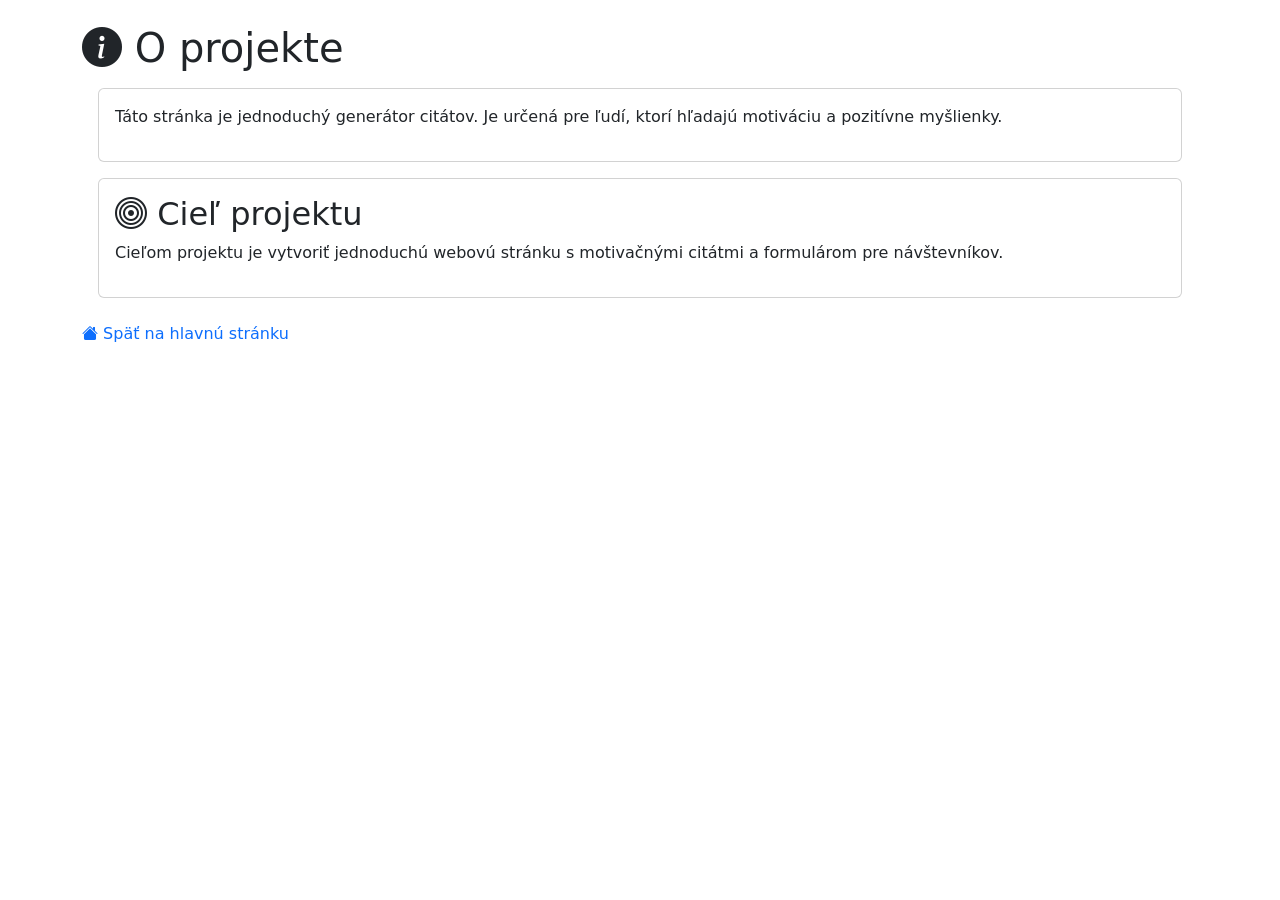
==== oprojekte.html @ d79c8eb9 "pyrva verzia stranky" ====
<!DOCTYPE html>
<html lang="sk">
<head>
    <meta charset="utf-8">
    <title>O projekte</title>

    <link href="https://cdn.jsdelivr.net/npm/bootstrap@5.3.8/dist/css/bootstrap.min.css" rel="stylesheet">
    <link rel="stylesheet" href="https://cdn.jsdelivr.net/npm/bootstrap-icons@1.11.3/font/bootstrap-icons.min.css">
    <link rel="stylesheet" href="css/style.css">
</head>

<body>

<div class="container">

    <h1 class="nadpis mt-4">
        <i class="bi bi-info-circle-fill"></i>
        O projekte
    </h1>

    <div class="card p-3 m-3">

        <p class="text">
            Táto stránka je jednoduchý generátor citátov.
            Je určená pre ľudí, ktorí hľadajú motiváciu
            a pozitívne myšlienky.
        </p>

    </div>

    <div class="card p-3 m-3">

        <h2 class="podnadpis">
            <i class="bi bi-bullseye"></i>
            Cieľ projektu
        </h2>

        <p class="text">
            Cieľom projektu je vytvoriť jednoduchú webovú stránku
            s motivačnými citátmi a formulárom pre návštevníkov.
        </p>

    </div>

    <p class="mt-4">
        <a href="index.html" class="mojeTlacidlo text-decoration-none">
            <i class="bi bi-house-fill"></i>
            Späť na hlavnú stránku
        </a>
    </p>

</div>

</body>
</html>
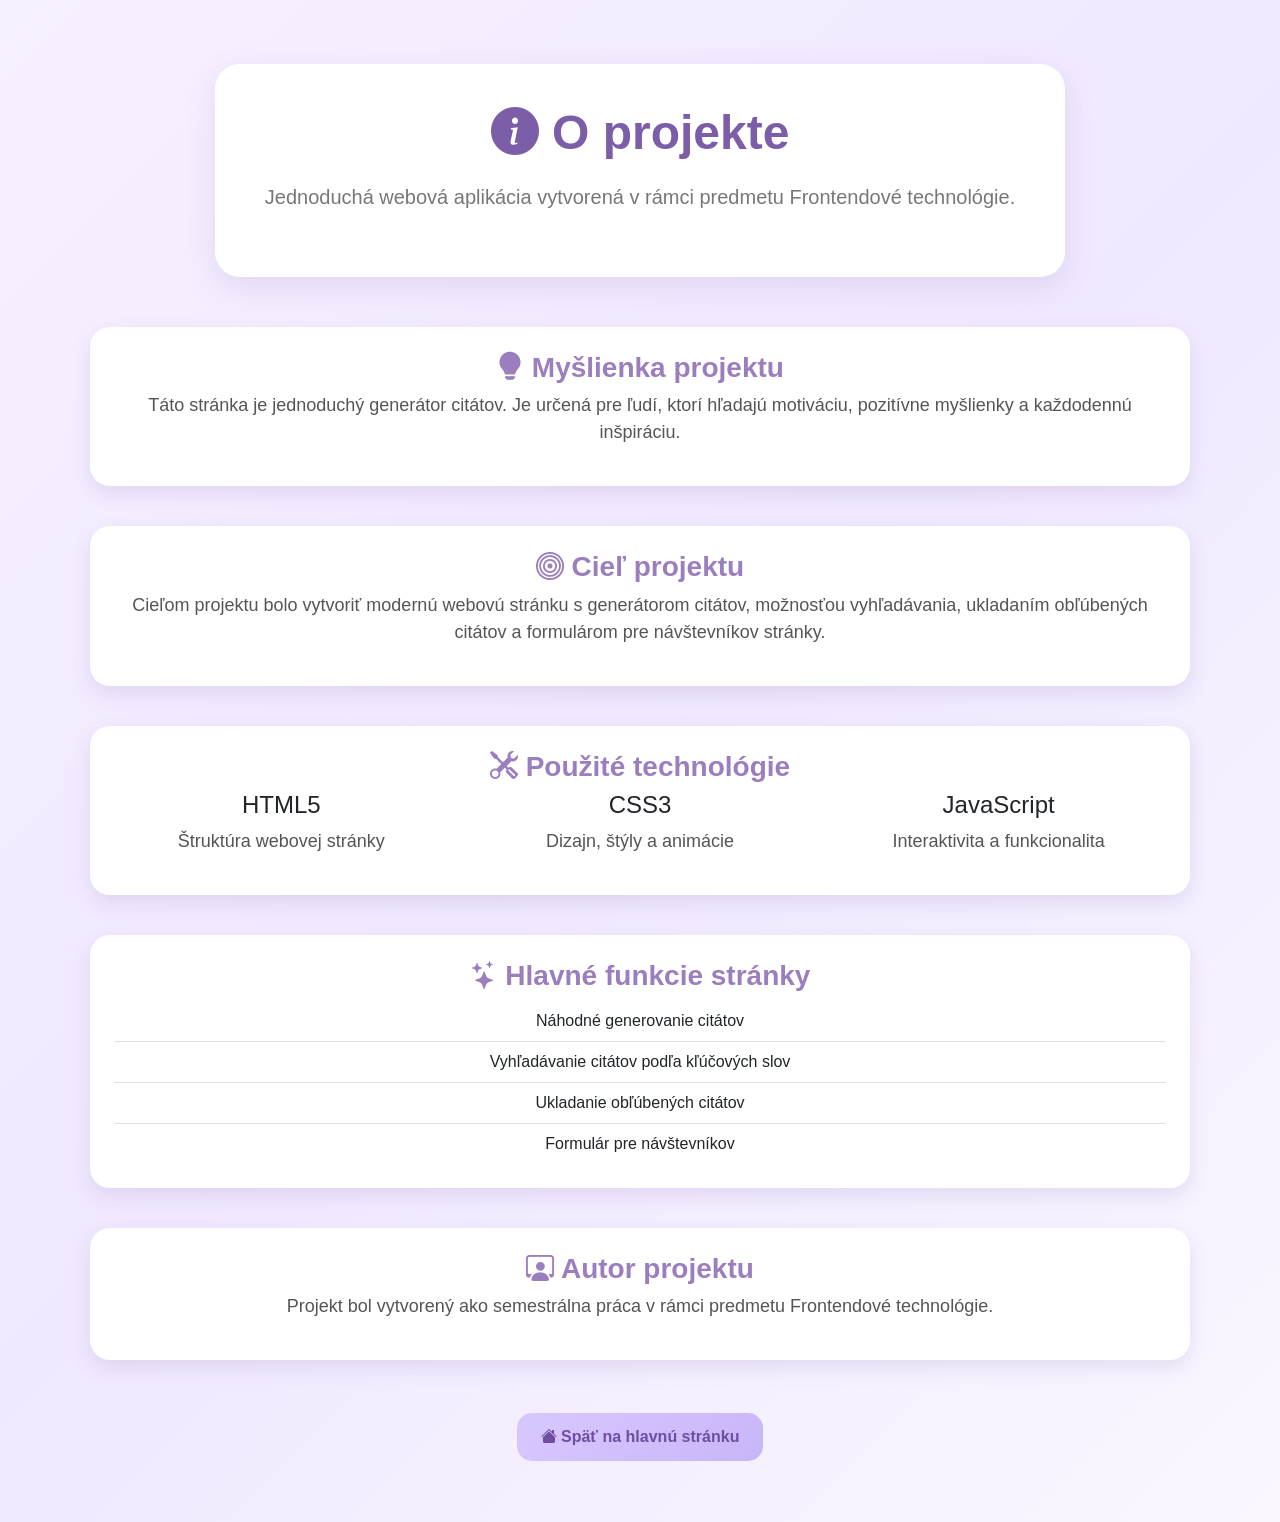
==== commit a1fc9559: "Improved -About the Project- section" ====
--- a/oprojekte.html
+++ b/oprojekte.html
@@ -13,22 +13,36 @@
 
 <div class="container">
 
-    <h1 class="nadpis mt-4">
-        <i class="bi bi-info-circle-fill"></i>
-        O projekte
-    </h1>
+    <div class="hero-box mt-4">
 
-    <div class="card p-3 m-3">
+        <h1 class="nadpis">
+            <i class="bi bi-info-circle-fill"></i>
+            O projekte
+        </h1>
 
-        <p class="text">
-            Táto stránka je jednoduchý generátor citátov.
-            Je určená pre ľudí, ktorí hľadajú motiváciu
-            a pozitívne myšlienky.
+        <p class="hero-text">
+            Jednoduchá webová aplikácia vytvorená v rámci predmetu
+            Frontendové technológie.
         </p>
 
     </div>
 
-    <div class="card p-3 m-3">
+    <div class="card p-4 section-card">
+
+        <h2 class="podnadpis">
+            <i class="bi bi-lightbulb-fill"></i>
+            Myšlienka projektu
+        </h2>
+
+        <p class="text">
+            Táto stránka je jednoduchý generátor citátov.
+            Je určená pre ľudí, ktorí hľadajú motiváciu,
+            pozitívne myšlienky a každodennú inšpiráciu.
+        </p>
+
+    </div>
+
+    <div class="card p-4 section-card">
 
         <h2 class="podnadpis">
             <i class="bi bi-bullseye"></i>
@@ -36,13 +50,92 @@
         </h2>
 
         <p class="text">
-            Cieľom projektu je vytvoriť jednoduchú webovú stránku
-            s motivačnými citátmi a formulárom pre návštevníkov.
+            Cieľom projektu bolo vytvoriť modernú webovú stránku
+            s generátorom citátov, možnosťou vyhľadávania,
+            ukladaním obľúbených citátov a formulárom
+            pre návštevníkov stránky.
         </p>
 
     </div>
 
-    <p class="mt-4">
+    <div class="card p-4 section-card">
+
+        <h2 class="podnadpis">
+            <i class="bi bi-tools"></i>
+            Použité technológie
+        </h2>
+
+        <div class="row text-center">
+
+            <div class="col-md-4">
+                <h4>HTML5</h4>
+                <p class="text">
+                    Štruktúra webovej stránky
+                </p>
+            </div>
+
+            <div class="col-md-4">
+                <h4>CSS3</h4>
+                <p class="text">
+                    Dizajn, štýly a animácie
+                </p>
+            </div>
+
+            <div class="col-md-4">
+                <h4>JavaScript</h4>
+                <p class="text">
+                    Interaktivita a funkcionalita
+                </p>
+            </div>
+
+        </div>
+
+    </div>
+
+    <div class="card p-4 section-card">
+
+        <h2 class="podnadpis">
+            <i class="bi bi-stars"></i>
+            Hlavné funkcie stránky
+        </h2>
+
+        <ul class="list-group list-group-flush">
+
+            <li class="list-group-item">
+                Náhodné generovanie citátov
+            </li>
+
+            <li class="list-group-item">
+                Vyhľadávanie citátov podľa kľúčových slov
+            </li>
+
+            <li class="list-group-item">
+                Ukladanie obľúbených citátov
+            </li>
+
+            <li class="list-group-item">
+                Formulár pre návštevníkov
+            </li>
+
+        </ul>
+
+    </div>
+
+    <div class="card p-4 section-card">
+
+        <h2 class="podnadpis">
+            <i class="bi bi-person-workspace"></i>
+            Autor projektu
+        </h2>
+
+        <p class="text">
+            Projekt bol vytvorený ako semestrálna práca
+            v rámci predmetu Frontendové technológie.
+        </p>
+
+    </div>
+
+    <p class="mt-5 text-center">
         <a href="index.html" class="mojeTlacidlo text-decoration-none">
             <i class="bi bi-house-fill"></i>
             Späť na hlavnú stránku
--- a/css/style.css
+++ b/css/style.css
@@ -0,0 +1,207 @@
+body {
+    background: linear-gradient(
+        135deg,
+        #f7f0ff,
+        #f0e8ff,
+        #faf7ff
+    );
+
+    min-height: 100vh;
+    text-align: center;
+    font-family: Arial, sans-serif;
+}
+
+.nadpis {
+    color: #7B5EA7;
+    font-size: 48px;
+    font-weight: 800;
+    margin-bottom: 20px;
+}
+
+.podnadpis {
+    color: #9B7EBD;
+    font-size: 28px;
+    font-weight: bold;
+}
+
+.text {
+    color: #555555;
+    font-size: 18px;
+}
+
+.popis {
+    color: #777777;
+    font-size: 16px;
+    font-family: Georgia, serif;
+}
+
+.citat {
+    color: #9B7EBD;
+    font-size: 28px;
+    font-family: Georgia, serif;
+}
+
+.odkaz {
+    color: #7B5EA7;
+    text-decoration: none;
+    font-weight: bold;
+}
+
+.odkaz:hover {
+    color: #9B7EBD;
+}
+
+.formular {
+    max-width: 600px;
+    margin: 30px auto;
+}
+
+.formular label {
+    font-weight: bold;
+    color: #555555;
+}
+
+.mojeTlacidlo {
+    background: linear-gradient(
+        135deg,
+        #d8c8ff,
+        #c8b5f8
+    );
+
+    color: #6f4ea0;
+    border: none;
+    border-radius: 15px;
+
+    padding: 12px 24px;
+
+    font-size: 16px;
+    font-weight: bold;
+
+    display: inline-block;
+    text-decoration: none;
+
+    margin: 5px;
+
+    transition: all 0.3s ease;
+}
+
+.mojeTlacidlo:hover {
+    transform: scale(1.05);
+    color: #6f4ea0;
+}
+
+.card {
+    border: none;
+    border-radius: 20px;
+
+    box-shadow:
+        0 8px 20px rgba(123, 94, 167, 0.15);
+
+    transition: all 0.3s ease;
+
+    animation: fadeIn 0.5s ease;
+}
+
+.card:hover {
+    transform: translateY(-5px);
+
+    box-shadow:
+        0 12px 30px rgba(123, 94, 167, 0.25);
+}
+
+.form-control,
+.form-select {
+    border-radius: 12px;
+}
+
+.btn-primary {
+    background: linear-gradient(
+        135deg,
+        #9B7EBD,
+        #7B5EA7
+    );
+
+    border: none;
+    border-radius: 12px;
+}
+
+.btn-primary:hover {
+    opacity: 0.9;
+}
+
+@keyframes fadeIn {
+
+    from {
+        opacity: 0;
+        transform: translateY(15px);
+    }
+
+    to {
+        opacity: 1;
+        transform: translateY(0);
+    }
+}
+.hero-box {
+    background: white;
+    max-width: 850px;
+    margin: 50px auto;
+    padding: 40px;
+    border-radius: 25px;
+    box-shadow:
+        0 10px 30px rgba(123, 94, 167, 0.15);
+}
+
+.hero-text {
+    color: #777777;
+
+    font-size: 20px;
+
+    margin-top: 10px;
+    margin-bottom: 25px;
+}
+
+.about-btn {
+    display: inline-block;
+
+    background: linear-gradient(
+        135deg,
+        #9B7EBD,
+        #7B5EA7
+    );
+
+    color: white;
+
+    text-decoration: none;
+
+    padding: 12px 30px;
+
+    border-radius: 15px;
+
+    font-weight: bold;
+
+    transition: all 0.3s ease;
+}
+
+.about-btn:hover {
+    color: white;
+
+    transform: scale(1.05);
+}
+.section-card {
+    margin-top: 40px;
+    margin-bottom: 40px;
+}
+.container {
+    padding: 40px 20px;
+}
+
+.card {
+    margin-bottom: 30px !important;
+}
+.citat {
+    color: #9B7EBD;
+    font-size: 28px;
+    font-family: Georgia, serif;
+
+    transition: all 0.3s ease;
+}
